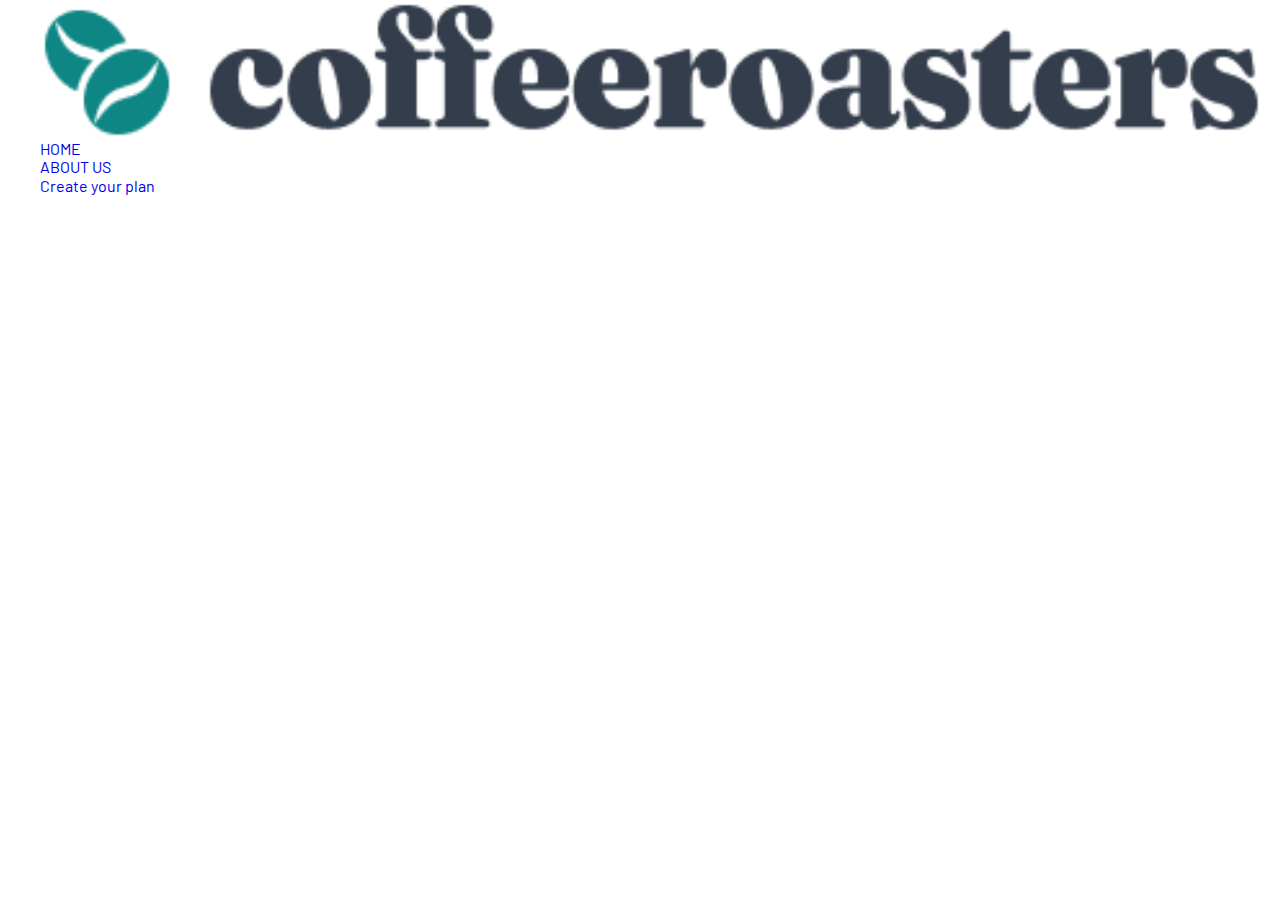
==== index.html @ 3cb02962 "initial commit" ====
<!DOCTYPE html>
<html lang="en">
<head>
    <meta charset="UTF-8">
    <meta http-equiv="X-UA-Compatible" content="IE=edge">
    <meta name="viewport" content="width=device-width, initial-scale=1.0">
    <link rel="stylesheet" href="./style/normalize.css">
    <link rel="preconnect" href="https://fonts.googleapis.com">
    <link rel="preconnect" href="https://fonts.gstatic.com" crossorigin>
    <link href="https://fonts.googleapis.com/css2?family=Barlow&family=Fraunces:wght@900&family=Open+Sans:wght@400;700&display=swap" rel="stylesheet">
    <link rel="stylesheet" href="./style/main.css">
    <title>Document</title>
</head>
<body>
        <!-- header -->
    <header>
        <section class="header-section">
            <div class="container">
                <div class="logo-with-nav">
                    <a class="logo-link" href="./index.html">
                        <img src="./img/logo.png" alt="site logo" width="236" height="26">
                    </a>
                    <nav class="header-navbar">
                        <ul class="header-list">
                            <li class="header-item">
                                <a class="header-link" href="./index.html">HOME
                                </a>
                            </li>
                            <li class="header-item">
                                <a class="header-link" href="./index.html">ABOUT US
                                </a>
                            </li>
                            <li class="header-item">
                                <a class="header-link" href="./index.html">Create your plan
                                </a>
                            </li>
                        </ul>
                    </nav>
                </div>
            </div>
        </section>
    </header>
    <!-- main -->
    <main></main>
    <!-- footer -->
    <footer></footer>
</body>
</html>
---- style/main.css ----
html{
    box-sizing: border-box;
}

*,
*::after,
*::before{
    box-sizing: inherit;
}

body{
    padding: 0;
    margin: 0;
    font-family: 'barlow', sans-serif;
}

h1,
h2,
h3,
h4,
h5,
h6,
p{
    margin: 0;
}
ul,
ol{
    list-style: none;
    margin: 0;
    padding: 0;
}

img{
    width: 100%;
    height: auto;
}

a{
    text-decoration: none;
}

.container{
    max-width: 1240px;
    width: 100%;
    margin-left: auto;
    margin-right: auto;
    padding-left: 20px;
    margin-right: 20px;
}
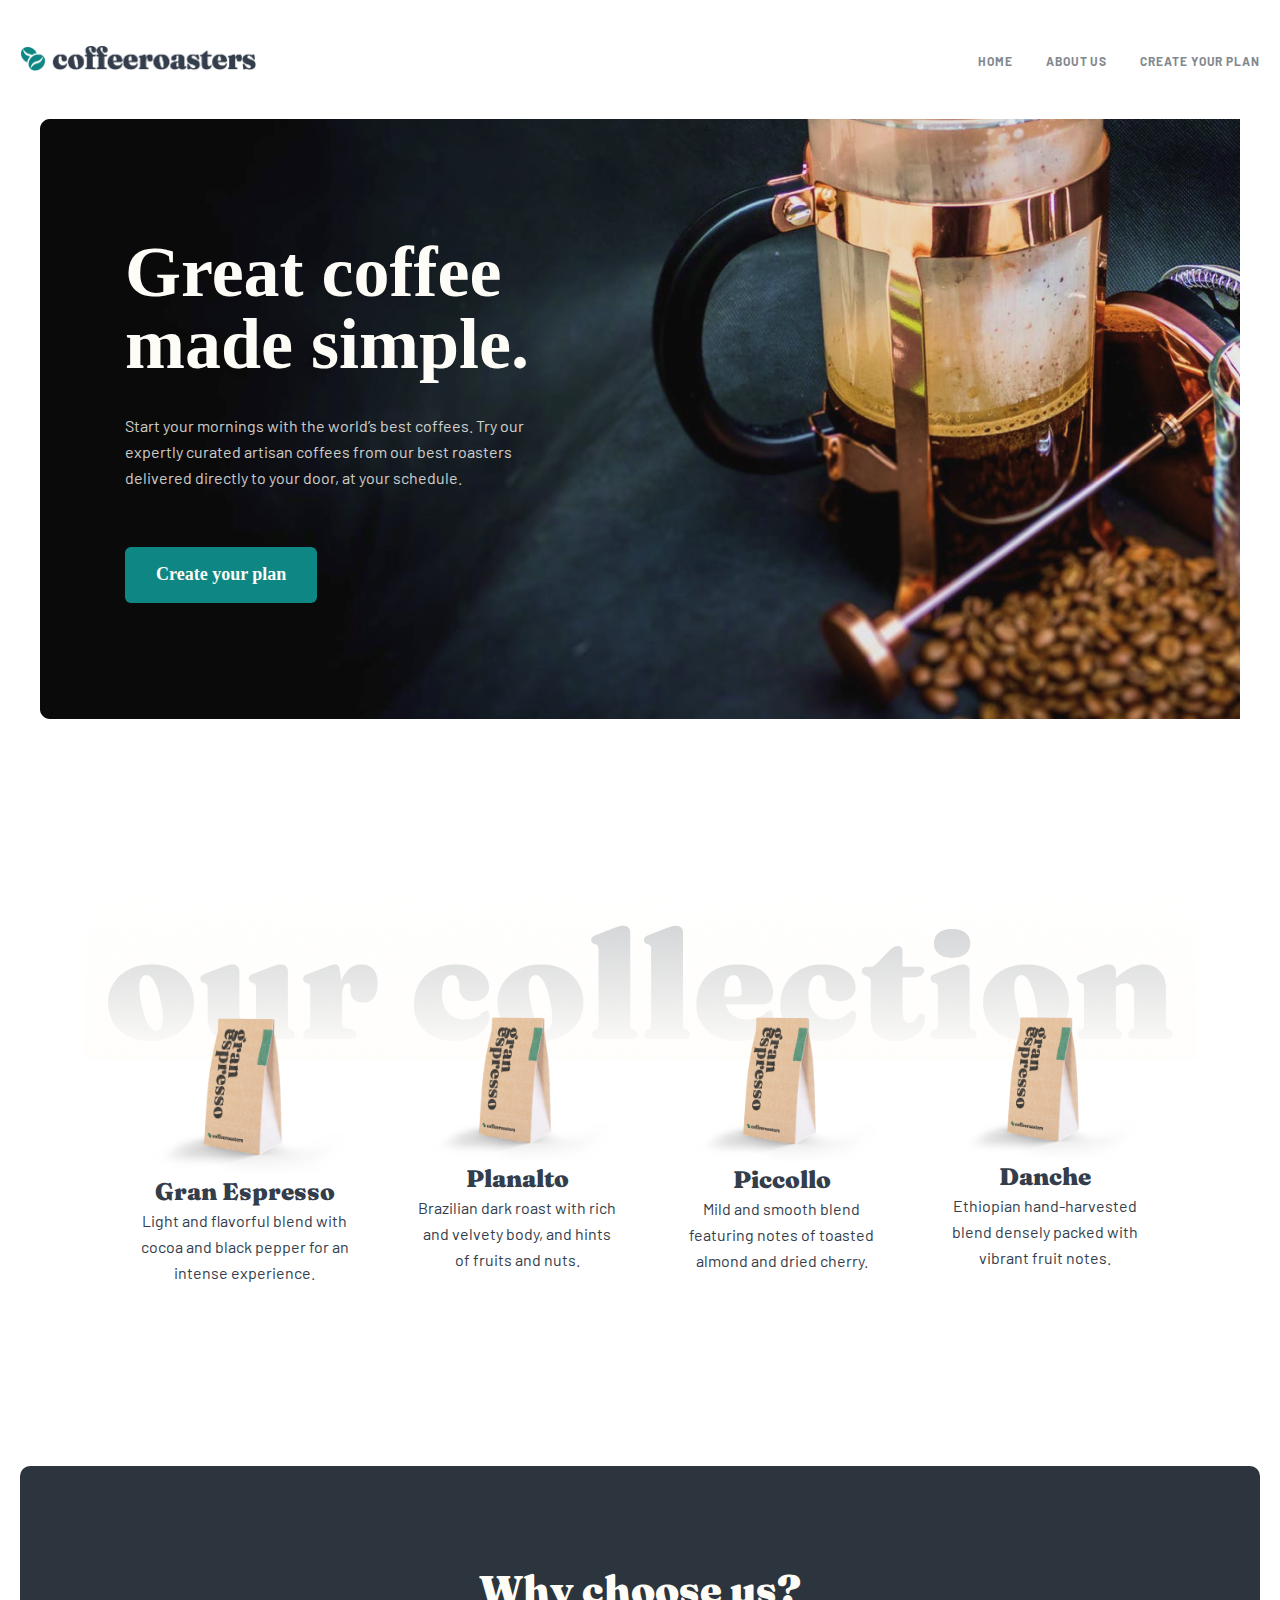
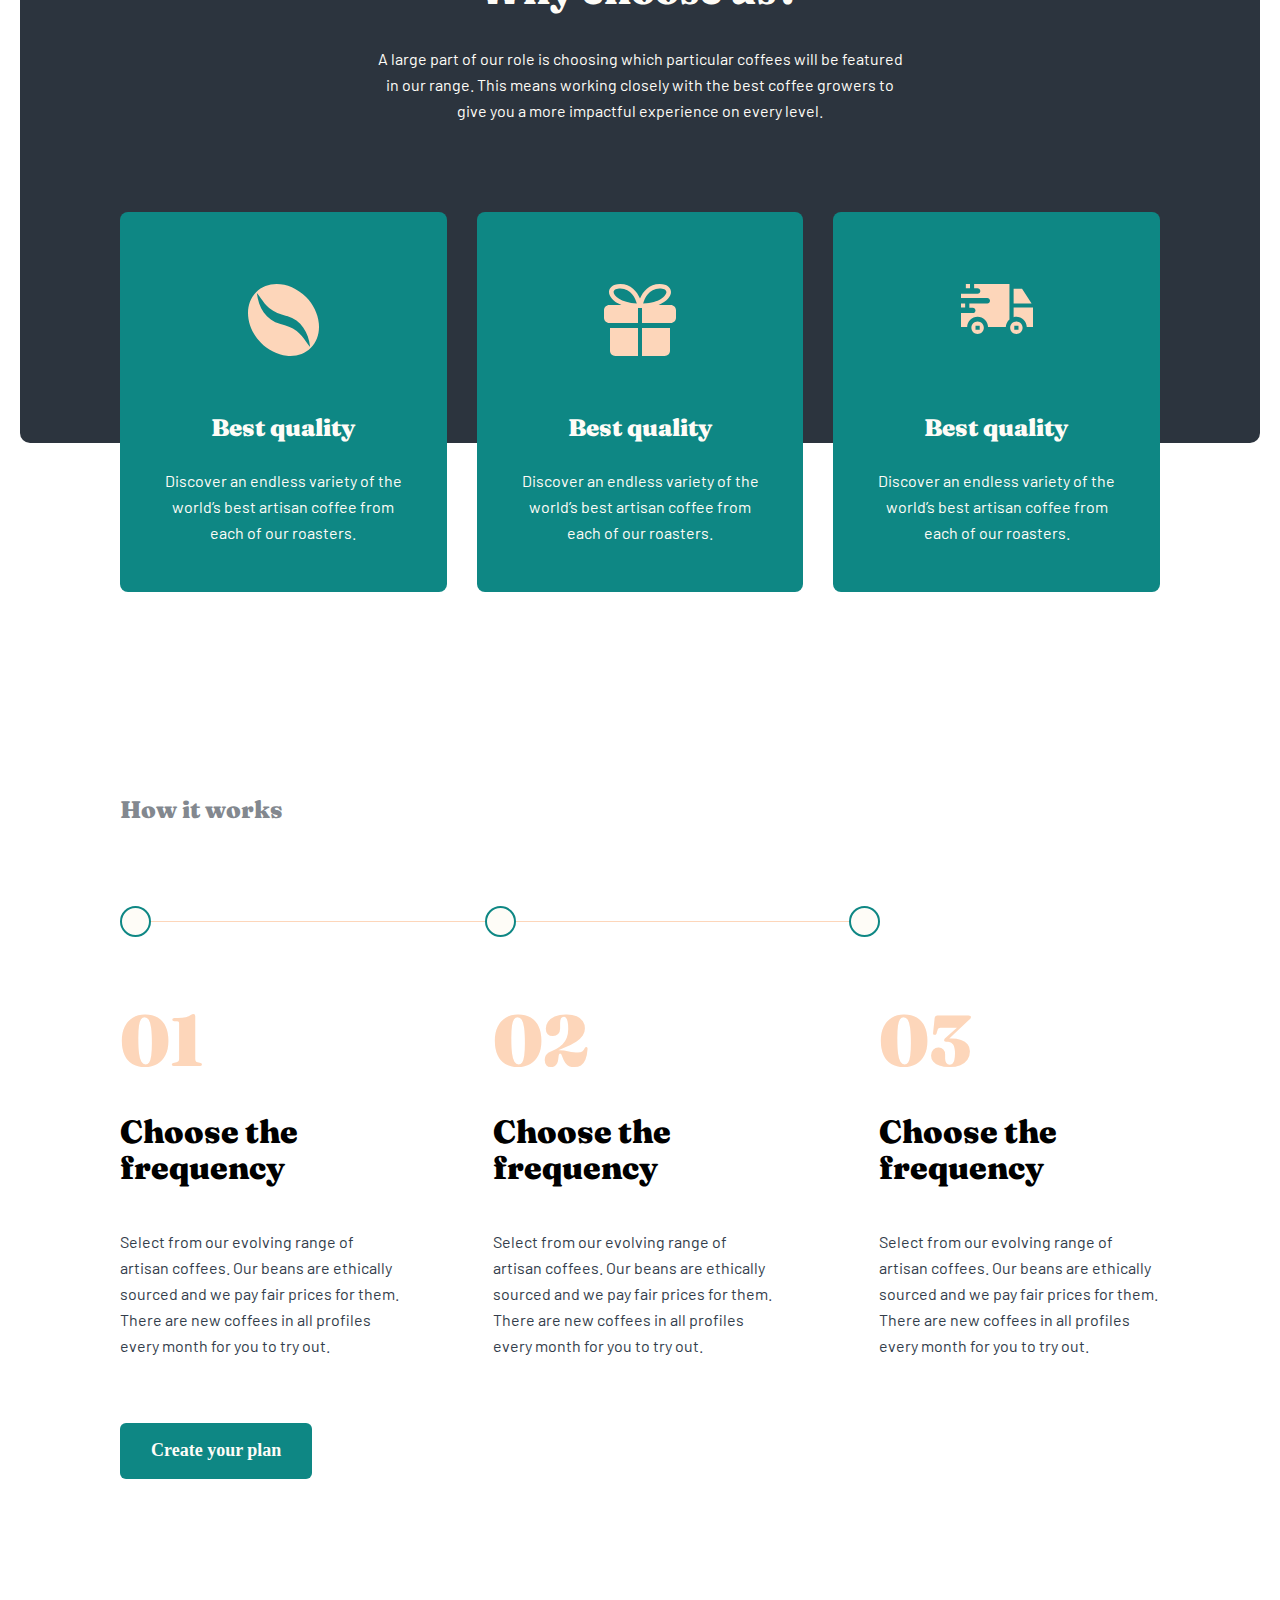
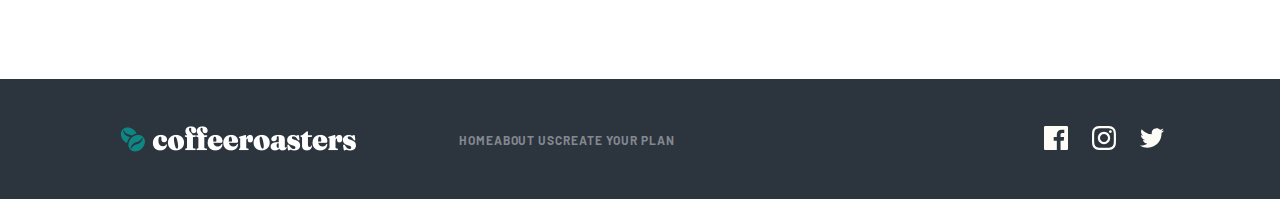
==== commit 17cf8437: "coffee-full" ====
--- a/index.html
+++ b/index.html
@@ -1,5 +1,6 @@
 <!DOCTYPE html>
 <html lang="en">
+
 <head>
     <meta charset="UTF-8">
     <meta http-equiv="X-UA-Compatible" content="IE=edge">
@@ -7,18 +8,21 @@
     <link rel="stylesheet" href="./style/normalize.css">
     <link rel="preconnect" href="https://fonts.googleapis.com">
     <link rel="preconnect" href="https://fonts.gstatic.com" crossorigin>
-    <link href="https://fonts.googleapis.com/css2?family=Barlow&family=Fraunces:wght@900&family=Open+Sans:wght@400;700&display=swap" rel="stylesheet">
+    <link
+        href="https://fonts.googleapis.com/css2?family=Barlow&family=Fraunces:wght@900&family=Open+Sans:wght@400;700&display=swap"
+        rel="stylesheet">
     <link rel="stylesheet" href="./style/main.css">
     <title>Document</title>
 </head>
+
 <body>
-        <!-- header -->
+    <!-- header -->
     <header>
         <section class="header-section">
             <div class="container">
                 <div class="logo-with-nav">
                     <a class="logo-link" href="./index.html">
-                        <img src="./img/logo.png" alt="site logo" width="236" height="26">
+                        <img class="site-logo-img" src="./img/logo.png" alt="site logo" width="236" height="26">
                     </a>
                     <nav class="header-navbar">
                         <ul class="header-list">
@@ -27,11 +31,11 @@
                                 </a>
                             </li>
                             <li class="header-item">
-                                <a class="header-link" href="./index.html">ABOUT US
+                                <a class="header-link" href="./about-us.html">ABOUT US
                                 </a>
                             </li>
                             <li class="header-item">
-                                <a class="header-link" href="./index.html">Create your plan
+                                <a class="header-link" href="./create.html">Create your plan
                                 </a>
                             </li>
                         </ul>
@@ -41,8 +45,159 @@
         </section>
     </header>
     <!-- main -->
-    <main></main>
+    <main>
+        <section class="great-section">
+            <div class="container">
+                <div class="great-title-and-text">
+                    <div class="great-title">
+                        <h1 class="great-h1">Great coffee
+                            made simple.</h1>
+                    </div>
+                    <div class="great-text">
+                        <p class="great-text-inn">
+                            Start your mornings with the world’s best coffees. Try our expertly curated artisan coffees
+                            from our best roasters delivered directly to your door, at your schedule.
+                        </p>
+                    </div>
+                    <a class="create" href="#link">Create your plan</a>
+                </div>
+            </div>
+        </section>
+        <section class="collection-section">
+            <div class="container">
+                <div class="collection-content">
+                    <ul class="collection-list">
+                        <li class="collection-item">
+                            <img class="collection-item-img" src="./img/main-img.png" alt="coffe img">
+                            <h3 class="collection-title">Gran Espresso
+                            </h3>
+                            <p class="collection-text">
+                                Light and flavorful blend with cocoa and black pepper for an intense experience.
+                            </p>
+                        </li>
+                        <li class="collection-item">
+                            <img class="collection-item-img" src="./img/main-img.png" alt="coffe img">
+                            <h3 class="collection-title">Planalto
+                            </h3>
+                            <p class="collection-text">
+                                Brazilian dark roast with rich and velvety body, and hints of fruits and nuts.
+                            </p>
+                        </li>
+                        <li class="collection-item">
+                            <img class="collection-item-img" src="./img/main-img.png" alt="coffe img">
+                            <h3 class="collection-title">Piccollo
+                            </h3>
+                            <p class="collection-text">
+                                Mild and smooth blend featuring notes of toasted almond and dried cherry.
+                            </p>
+                        </li>
+                        <li class="collection-item">
+                            <img class="collection-item-img" src="./img/main-img.png" alt="coffe img">
+                            <h3 class="collection-title">Danche
+                            </h3>
+                            <p class="collection-text">
+                                Ethiopian hand-harvested blend densely packed with vibrant fruit notes.
+                            </p>
+                        </li>
+                    </ul>
+                </div>
+            </div>
+        </section>
+        <section class="choose-section">
+            <div class="container">
+                <div class="choose-block">
+                    <h2 class="choose-title">Why choose us?
+                    </h2>
+                    <p class="choose-text">
+                        A large part of our role is choosing which particular coffees will be featured
+                        in our range. This means working closely with the best coffee growers to give
+                        you a more impactful experience on every level.
+                    </p>
+                    <ul class="choose-list">
+                        <li class="choose-item bg1">
+                            <h3 class="choose-item-title">Best quality</h3>
+                            <p class="choose-item-text">Discover an endless variety of the world’s best artisan coffee from each of our roasters.</p>
+                        </li>
+                        <li class="choose-item bg2">
+                            <h3 class="choose-item-title">Best quality</h3>
+                            <p class="choose-item-text">Discover an endless variety of the world’s best artisan coffee from each of our roasters.</p>
+                        </li>
+                        <li class="choose-item bg3">
+                            <h3 class="choose-item-title">Best quality</h3>
+                            <p class="choose-item-text">Discover an endless variety of the world’s best artisan coffee from each of our roasters.</p>
+                        </li>
+                    </ul>
+                </div>
+            </div>
+        </section>
+        <section class="works-section">
+            <div class="container">
+                <h3 class="works-title">How it works</h3>
+                <div class="line-work">
+                    <span class="oval"></span>
+                    <span class="oval"></span>
+                    <span class="oval"></span>
+                </div>
+                <ul class="work-list">
+                    <li>
+                        <strong class="work-number">01</strong>
+                        <h3 class="work-list-title">
+                            Choose the frequency
+                        </h3>
+                        <p class="work-text">Select from our evolving range of artisan coffees. Our beans are ethically sourced and we pay fair prices for them. There are new coffees in all profiles every month for you to try out.</p>
+                    </li>
+                    <li>
+                        <strong class="work-number">02</strong>
+                        <h3 class="work-list-title">
+                            Choose the frequency
+                        </h3>
+                        <p class="work-text">Select from our evolving range of artisan coffees. Our beans are ethically sourced and we pay fair prices for them. There are new coffees in all profiles every month for you to try out.</p>
+                    </li>
+                    <li>
+                        <strong class="work-number">03</strong>
+                        <h3 class="work-list-title">
+                            Choose the frequency
+                        </h3>
+                        <p class="work-text">Select from our evolving range of artisan coffees. Our beans are ethically sourced and we pay fair prices for them. There are new coffees in all profiles every month for you to try out.</p>
+                    </li>
+                </ul>
+                <a class="create work-link" href="#link">Create your plan</a>
+            </div>
+        </section>
+    </main>
     <!-- footer -->
-    <footer></footer>
+    <footer>
+        <section class="footer-section">
+            <div class="container">
+                <div class="coffee-footer">
+                    <a class="footer-logo-link" href="./index.html">
+                        <img class="" src="./img/footer-logo.png" alt="site logo" width="236" height="26">
+                    </a>
+                    <div class="footer-items">
+                        <ul class="footer-list">
+                            <li class="footer-item">
+                                <a class="footer-link" href="./index.html">HOME
+                                </a>
+                            </li>
+                            <li class="footer-item">
+                                <a class="footer-link" href="./about-us.html">ABOUT US
+                                </a>
+                            </li>
+                            <li class="footer-item">
+                                <a class="footer-link" href="./create.html">Create your plan
+                                </a>
+                            </li>
+                        </ul>
+                        <ul class="path">
+                            <li class="path-item"><img src="./img/Path-facebook.svg" alt=""></li>
+                            <li class="path-item"><img src="./img/path-instagram.svg" alt=""></li>
+                            <li class="path-item"><img src="./img/Path-twitter.svg" alt=""></li>
+                        </ul>
+                    </div>
+                </div>
+            </div>
+        </section>
+    </footer>
 </body>
+
 </html>--- a/style/main.css
+++ b/style/main.css
@@ -1,14 +1,14 @@
-html{
+html {
     box-sizing: border-box;
 }
 
 *,
 *::after,
-*::before{
+*::before {
     box-sizing: inherit;
 }
 
-body{
+body {
     padding: 0;
     margin: 0;
     font-family: 'barlow', sans-serif;
@@ -20,30 +20,425 @@
 h4,
 h5,
 h6,
-p{
+p {
     margin: 0;
 }
+
 ul,
-ol{
+ol {
     list-style: none;
     margin: 0;
     padding: 0;
 }
 
-img{
+img {
     width: 100%;
     height: auto;
 }
 
-a{
+a {
     text-decoration: none;
 }
 
-.container{
-    max-width: 1240px;
+.container {
+    max-width: 1280px;
     width: 100%;
     margin-left: auto;
     margin-right: auto;
     padding-left: 20px;
-    margin-right: 20px;
-}
+    padding-right: 20px;
+}
+
+.header-section {
+    margin: 45px 0;
+}
+
+.site-logo-img {
+    width: 236px;
+    height: 26px;
+}
+
+.logo-with-nav {
+    align-items: center;
+    justify-content: space-between;
+    display: flex;
+}
+
+.header-list {
+    display: flex;
+}
+
+.header-item {
+    margin-left: 33px;
+
+}
+
+.header-link {
+    font-family: 'Barlow';
+    font-style: normal;
+    font-weight: 700;
+    font-size: 12px;
+    line-height: 15px;
+    letter-spacing: 0.923077px;
+    text-transform: uppercase;
+    color: #83888F;
+}
+
+.header-link:hover{
+    color: black;
+}
+/* Main */
+
+.great-section {
+    max-width: 1280px;
+    width: 100%;
+    margin: 0 auto 136px;
+    padding: 0 20px;
+    background-repeat: no-repeat;
+    width: 100%;
+}
+
+.great-title-and-text {
+    background-image: url('../img/background\ coffeei-img.png');
+    padding: 117px 0 0 85px;
+}
+
+.great-title {
+    margin-bottom: 32px;
+    width: 493px;
+    height: 145px;
+}
+
+.great-h1 {
+    font-family: 'Fraunces 9pt';
+    font-style: normal;
+    font-weight: 900;
+    font-size: 72px;
+    line-height: 72px;
+    color: #FEFCF7;
+}
+
+.great-text {
+    margin-bottom: 56px;
+    width: 445px;
+    height: 78px;
+}
+
+.great-text-inn {
+    font-family: 'Barlow';
+    font-style: normal;
+    font-weight: 400;
+    font-size: 16px;
+    line-height: 26px;
+    color: #FEFCF7;
+    mix-blend-mode: normal;
+    opacity: 0.8;
+}
+
+.create {
+    margin-bottom: 116px;
+    padding: 15px 31px 16px;
+    font-family: 'Fraunces 9pt';
+    font-style: normal;
+    font-weight: 900;
+    font-size: 18px;
+    line-height: 25px;
+    text-align: center;
+    color: #FEFCF7;
+    background: #0E8784;
+    border-radius: 6px;
+    display: inline-block
+}
+
+/* collection */
+
+.collection-content {
+    background-image: url("/img/collection.png");
+    background-repeat: no-repeat;
+    background-position-x: calc(50%);
+    background-position-y: calc(50% - 110px);
+}
+
+.collection-png-img {
+    display: inline-block;
+}
+
+.collection-content {
+    margin: 0 auto;
+    padding: 0 20px;
+    width: 1111px;
+}
+
+.collection-list {
+    padding-top: 150px;
+    margin-bottom: 180px;
+    display: flex;
+    justify-content: space-between;
+
+
+}
+
+.collection-item {
+    margin: 0 30px;
+
+}
+
+.collection-title {
+    font-family: 'Fraunces';
+    font-style: normal;
+    font-weight: 900;
+    font-size: 24px;
+    line-height: 32px;
+    text-align: center;
+    color: #333D4B;
+}
+
+.collection-text {
+    font-weight: 400;
+    font-size: 16px;
+    line-height: 26px;
+    text-align: center;
+    color: #333D4B;
+}
+
+
+/* choose */
+
+.choose-section {
+    margin-bottom: 351px;
+}
+
+.choose-block {
+    width: 100%;
+    height: 577px;
+    background-color: #2C343E;
+    ;
+    padding-top: 100px;
+    border-radius: 10px
+}
+
+.choose-title {
+
+    margin-bottom: 32px;
+    font-family: 'Fraunces';
+    font-style: normal;
+    font-weight: 900;
+    font-size: 40px;
+    line-height: 48px;
+    text-align: center;
+    color: #FEFCF7;
+}
+
+.choose-text {
+    margin: 0 auto;
+    width: 540px;
+    height: 80px;
+    font-weight: 400;
+    font-size: 16px;
+    line-height: 26px;
+    text-align: center;
+    color: #FEFCF7;
+    margin-bottom: 86px;
+}
+
+.choose-list {
+    background-color: #2C343E;
+    height: 230px;
+    display: flex;
+    margin: 0 85px;
+
+}
+
+.choose-item {
+    width: 350px;
+    height: 380px;
+    margin: 0 15px;
+    background: #0E8784;
+    border-radius: 8px;
+}
+
+.bg1 {
+    background-image: url('../img/bg1.svg');
+    background-repeat: no-repeat;
+    background-position-x: calc(50%);
+    background-position-y: 72px;
+}
+
+.bg2 {
+    background-image: url('../img/bg2.svg');
+    background-repeat: no-repeat;
+    background-position-x: calc(50%);
+    background-position-y: 72px;
+}
+
+.bg3 {
+    background-image: url('../img/bg3.svg   ');
+    background-repeat: no-repeat;
+    background-position-x: calc(50%);
+    background-position-y: 72px;
+}
+
+.choose-item-title {
+    margin: 200px 48px 24px 47px;
+    font-family: 'Fraunces';
+    font-style: normal;
+    font-weight: 900;
+    font-size: 24px;
+    line-height: 32px;
+    text-align: center;
+    color: #FEFCF7;
+}
+
+.choose-item-text {
+    margin: 0 auto;
+    width: 255px;
+    height: 78px;
+    font-weight: 400;
+    font-size: 16px;
+    line-height: 26px;
+    text-align: center;
+    color: #FEFCF7;
+    margin-bottom: 48px;
+}
+
+
+/* works */
+
+
+.works-title {
+    margin: 0 0 95px 100px;
+    font-family: 'Fraunces';
+    font-style: normal;
+    font-weight: 900;
+    font-size: 24px;
+    line-height: 32px;
+    color: #83888F;
+}
+
+.line-work {
+    margin-left: 100px;
+    z-index: -1;
+    display: flex;
+    justify-content: space-between;
+    width: 760px;
+    height: 1px;
+    background-color: #FDD6BA;
+    margin-top: 95px;
+    margin-bottom: 82px;
+}
+
+.oval {
+    background-color: #FEFCF7;
+    margin-top: -15px;
+    border-radius: 50%;
+    border: 2px solid #0E8784;
+    width: 31px;
+    height: 31px;
+}
+
+
+.work-list {
+    margin-left: 100px;
+    display: flex;
+
+}
+
+.work-number {
+    margin-bottom: 38px;
+    margin-right: 290px;
+    font-family: 'Fraunces';
+    font-style: normal;
+    font-weight: 900;
+    font-size: 72px;
+    line-height: 72px;
+    color: #FDD6BA;
+    display: inline-block;
+}
+
+
+.work-list-title {
+    margin-bottom: 42px;
+    width: 255px;
+    height: 73px;
+    font-family: 'Fraunces';
+    font-style: normal;
+    font-weight: 900;
+    font-size: 32px;
+    line-height: 36px;
+
+}
+
+.work-text {
+    margin-bottom: 64px;
+    width: 285px;
+    height: 130px;
+    font-weight: 400;
+    font-size: 16px;
+    line-height: 26px;
+    color: #333D4B;
+}
+
+.work-link {
+    margin-left: 100px;
+    margin-bottom: 200px;
+}
+
+
+/* footer */
+
+.footer-section {
+    background-color: #2C343E;
+    height: 120px;
+    margin: auto 0;
+    padding: ;
+
+}
+
+.coffee-footer {
+    display: flex;
+
+    padding-top: 47px;
+    padding-bottom: 47px;
+}
+
+.footer-logo {
+    display: inline-block;
+    margin-left: 100px;
+}
+
+.footer-logo-link {
+    margin-left: 100px;
+    display: inline-block;
+    width: 236px;
+    height: 26px;
+}
+
+.footer-link {
+    font-weight: 700;
+    font-size: 12px;
+    line-height: 15px;
+    letter-spacing: 0.923077px;
+    text-transform: uppercase;
+    color: #83888F;
+}
+
+.footer-list {
+    display: flex;
+    margin-left: 103px;
+}
+
+.footer-items {
+    margin-right: 33px;
+    display: flex;
+    align-items: center;
+    margin-right: 33px;
+}
+
+.path {
+    margin-left: 345px;
+    align-items: center;
+    display: flex;
+}
+.path-item{
+    margin-left: 24px;
+}